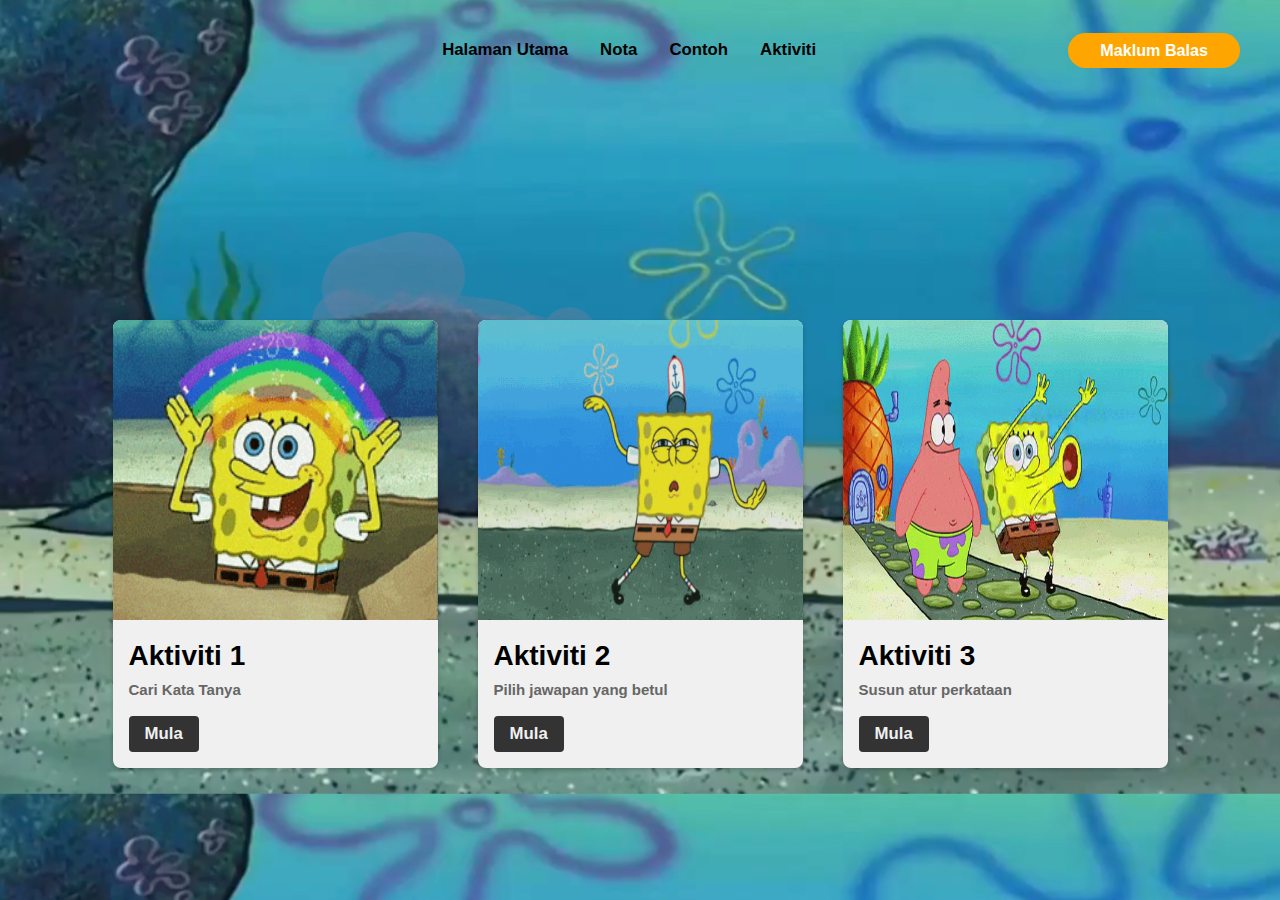
==== activity.html @ 25fa5f42 "Add files via upload" ====
<!DOCTYPE html>
<html lang="en">

<head>
    <meta charset="UTF-8">
    <meta http-equiv="X-UA-Compatible" content="IE=edge">
    <meta name="viewport" content="width=device-width,intial-scale=1.0">
    <title>Aktiviti</title>
    <link rel="stylesheet" href="style.css">
    <link href='https://unpkg.com/boxicons@2.1.4/css/boxicons.min.css' rel='stylesheet'>
    <link rel="stylesheet" href="https://cdnjs.cloudflare.com/ajax/libs/font-awesome/6.6.0/css/all.min.css" 
    integrity="sha512-Kc323vGBEqzTmouAECnVceyQqyqdsSiqLQISBL29aUW4U/M7pSPA/gEUZQqv1cwx4OnYxTxve5UMg5GT6L4JJg=="
    crossorigin="anonymous" referrerpolicy="no-referrer" />
    <link href='https://unpkg.com/boxicons@2.1.4/css/boxicons.min.css' rel='stylesheet'>
    <link rel="icon" href="Shodwe-removebg-preview.png" type="image/png" id="logo">
</head>

<body class="activity_page">
  <audio autoplay loop>
    <source src="Activity_page_music.mp3" type="audio/mp3">
  </audio>
  <header class="header">
    <div class="navbar">
      <a href="index.html" class="logo"><img src="Shodwe-removebg-preview.png" alt=""></a>
        <ul class="links">
        <li><a href="index.html" style="--i:1;" class="active">Halaman Utama</a></li>
        <li><a href="review.html" style="--i:2;">Nota</a></li>
        <li><a href="about.html" style="--i:3;">Contoh</a></li>
        <li><a href="activity.html" style="--i:4;">Aktiviti</a></li>
      </ul>
      <a href="feedback.html" style="--i:5;" class="action_btn">Maklum Balas</a>
      <div class="toggle_btn">
        <i class="fa-solid fa-bars"></i>
      </div>
    </div>

    <div class="dropdown_menu">
      <ul>
        <li><a href="index.html" style="--i:1;" class="active">Halaman Utama</a></li>
        <li><a href="review.html" style="--i:2;">Nota</a></li>
        <li><a href="about.html" style="--i:3;">Contoh</a></li>
        <li><a href="activity.html" style="--i:4;">Aktiviti</a></li>
        <li><a href="feedback.html" style="--i:5;" class="action_btn">Maklum Balas</a></li>
      </ul>
    </div>
 </header>   
  <main>
    <div class="card-container">
      <div class="card">
        <img src="Activtiy_1.gif" alt="">
        <div class="card-content">
          <h3>Aktiviti 1</h3>
          <p>Cari Kata Tanya</p>
          <a href="https://view.genially.com/67225a19bdf8f60ab3eff028/interactive-content-secret-clue-game-level-1" class="btn2">Mula</a>
        </div>
      </div>

      <div class="card">
        <img src="Activity_2.gif" alt="">
        <div class="card-content">
          <h3>Aktiviti 2</h3>
          <p>Pilih jawapan yang betul</p>
          <a href="https://view.genially.com/6724642ae3ccab7ef07332a7/interactive-content-retro-quiz-level-2" class="btn2">Mula</a>
        </div>
      </div>

      <div class="card">
        <img src="Activity_3.gif" alt="">
        <div class="card-content">
          <h3>Aktiviti 3</h3>
          <p>Susun atur perkataan</p>
          <a href="https://view.genially.com/672477eeecf34aba85ff5e42/interactive-content-level-3" class="btn2">Mula</a>
        </div>
      </div>
    </div>
  </main>
  <script>
    const toggleBtn = document.querySelector(".toggle_btn");
    const toggleBtnIcon = document.querySelector(".toggle_btn i");
    const dropDownMenu = document.querySelector(".dropdown_menu");

    toggleBtn.onclick = function () {
      dropDownMenu.classList.toggle("open");
      const isOpen = dropDownMenu.classList.contains("open");

      toggleBtnIcon.className = isOpen
        ? "fa-solid fa-xmark"
        : "fa-solid fa-bars";
    };
  </script>
</body>
</html>
---- style.css ----
*{
    margin: 0;
    padding: 0;
    box-sizing: border-box;
    font-family: 'Montserrat',sans-serif;
}

body{
    background-position: center;
    padding: 0;
    margin: 0;
}

body.home_page{
    background-image: url("background.jpeg");
    background-size: cover;
    background-position: center;
    padding: 0;
    margin: 0;
}

body.feedback_page{
    font-family: 'Outfit';
    background-image: url(bg_background.jpg);
    background-size: cover;
    background-position: center;
    padding: 0;
    margin: 0;
}

body.activity_page{
    background-image: url("Activity_background.png");
    background-size: cover;
    background-position: center;
    padding: 0;
    margin: 0;
}

body.reviewpage{
    background-image: url("review_background.png");
    background-size: cover;
    background-position: center;
    padding: 0;
    margin: 0;
}

.review_page{
    font-family: 'Poppins';
    width: 100%;
    min-height: 100vh;
    display: grid;
    place-items: center;
}

body.about_page {
    background-image: url("about_bg.jpeg");
    background-size: cover;
    background-position: center;
    padding: 0;
    margin: 0;
}

/**dropdown menu**/
li{
    list-style: none;
}

a{
    text-decoration: none;
    color: black;
    font-size: 1.05rem;
    font-weight: bold;
}

a:hover{
    color: #FFC000;
}


/**header css**/

.header{
    position: relative;
    width: 100%;
    padding: 0 2rem ;
    background: transparent;
    display: flex;
    justify-content: space-between;
    align-items: center;
    z-index: 100;
}

.navbar{
    width: 100%;
    height: 100px;
    max-width: 1200px;
    margin: 0 auto;
    display: flex;
    align-items: center;
    justify-content: space-between;
}

.navbar .logo a {
    font-size: 3.5rem;
    font-weight: bold;
    text-align: center;
    width: 100%;
}

.navbar .links{
    display: flex;
    align-items: center;
    gap: 2rem;
    text-align: center;
    justify-content: center;
    width: 100%;
}

.navbar .logo {
    overflow: visible;
    margin: 0;
    display: flex;
    align-items: center;
}

.navbar .toggle_btn{
    color: black;
    font-size: 1.5rem;
    cursor: pointer;
    display: none;
}

.action_btn {
    background-color: #ffa500;
    color: #fff;
    padding: 0.5rem 2rem;
    border: none;
    outline: none;
    border-radius: 20px;
    font-size: 1.01rem;
    font-weight: bold;
    cursor: pointer;
    transition: transform 0.2s ease;
    white-space: nowrap;
}
.action_btn:hover {
    transform: scale(1.05);
    color: #fff;
}
  
.action_btn:active {
    transform: scale(0.95);
}

.dropdown_menu {
    display: none;
    position: absolute;
    right: 2rem;
    top: 60px;
    height: 0;
    width: 300px;
    background: rgba(255, 255, 255, 0.1);
    backdrop-filter: blur(15px);
    border-radius: 10px;
    overflow: hidden;
    transition: height 0.2s cubic-bezier(0.175, 0.885, 0.32, 1.275);
    justify-content: center;
}
  
.dropdown_menu.open {
    height: 240px;
}
  
.dropdown_menu .action-btn {
    width: 100%;
    display: flex;
    justify-content: center;
}
  
section#hero {
    height: calc(100vh - 60px);
    display: flex;
    flex-direction: column;
    align-items: center;
    justify-content: center;
    text-align: center;
    color: #fff;
}
  
#hero h1 {
    font-size: 3rem;
    margin-bottom: 1rem;
}
  
.dropdown_menu li {
    padding: 0.7rem;
    display: flex;
    align-items: center;
    justify-self: center;
}

@media (max-width: 992px) {
    .row .imgWrapper img{
        display: none;
    }
    .navbar .links,
    .navbar .action_btn {
      display: none;
    }
  
    .navbar .toggle_btn {
      display: block;
    }
  
    .dropdown_menu {
      display: block;
    }

    .contact-inputs{
        width: 80vw;
    }
    .contact-right{
        display: none;
    }

    .rhombus,.rhombus2{
        display: none;
    }
    #slider{
        max-width: 100%;
        height: auto;
    }
}
@media (max-width: 768px) {
    .dropdown_menu {
      left: 2rem;
      width: 100%;
    }
    .row{
        width: 90%;
    }

    .row .contentWrapper h2{
        font-size: 30px;
        padding-bottom: 20px;
    }
    
    .row .contentWrapper p{
        line-height: 24px;
    }

    .w-row {
        margin-left: 0;
        margin-right: 0;
    }
    .w-col {
        width: 100%;
        left: auto;
        right: auto;
    }
    .main-heading-wrap{
        text-align: center;
    }
}
@media (max-width: 576px) {
    .dropdown_menu {
      left: 2rem;
      width: 100%;
    }

    .row .imgWrapper img{
        display: none;
    }
    .row .contentWrapper span.textWrapper{
        font-size: 18px;
    }
    .row .contentWrapper h2{
        font-size: 25px;
    }
    
    .row .contentWrapper p{
        font-size: 15px;
        line-height: 22px;
    }
    .row .contentWrapper a{
        font-size: 15px;
        padding: 10px 20px;
    }
    .w-col {
        width: 100%;
    }
}

.logo {
    color: #222;
    opacity: 0;
    animation: slideRight 1s ease forwards;
}

.logo img{
    display: inline-block;
    width: 150px; /* Set the width of the logo */
    height: 150px; /* Set the height of the logo */
    background-size: contain;
    background-repeat: no-repeat;
    background-position: center;
}


.social-media{
    display: flex;
    justify-content: space-between;
    width: 150px;
    height: 40px;
}

.social-media a {
    display: inline-flex;
    justify-content: center;
    align-items: center;
    width: 40px;
    height: 40px;
    background: transparent;
    border: 2px solid transparent;
    text-decoration: none;
    transform: rotate(45deg);
    transition: .5s;
    opacity: 0;
    animation: slideSci .5s ease forwards;
    animation-delay: calc(.2s * var(--i));
}

.social-media a:hover{
    border-color: #FFC000;
}

.social-media a i {
    font-size: 24px;
    color: #FFC000;
    transform: rotate(-45deg);
}

  
.home{
    position: relative;
    width: 100%;
    height: 100vh;
    display: flex;
    justify-content: space-between;
    align-items: center;
    padding: 50px 8% 0;
    overflow: hidden;
}

.home-content{
    max-width: 630px;
}

.home-content h1{
    font-size: 40px;
    line-height: 1.2;
    opacity: 0;
    animation: slideBottom 1s ease forwards;
    animation-delay: 1s;
    font-weight: bold;
    color: #1743e3;
}

.home-content h3{
    font-size: 50px;
    color: #7fcdff;
    opacity: 0;
    animation: slideRight 1s ease forwards;
    animation-delay: 1.3s;
    font-family: "Marker Felt", sans-serif;
    font-weight: bold;
}

.home-content p{
    font-size: 20px;
    margin: 15px 0 30px;
    opacity: 0;
    animation: slideLeft 1s ease forwards;
    animation-delay: 1.5s;
    color: #eaeaea;
}

.btn1 {
    display: inline-block;
    padding: 10px 28px;
    background: #1743e3;
    border: 2px solid #1743e3;
    border-radius: 6px;
    box-shadow: 0 0 10px rgba(0, 0, 0,.1);
    font-size: 16px;
    color: #eaeaea;
    letter-spacing: 1px;
    text-decoration: none;
    font-weight: 600;
    transition: .5s;
} 

.btn1:hover{
    background: transparent;
    color: #1743e3;
}

.home-img{
    position: relative;
    right: -7%;
    width: 450px;
    height: 450px;
    transform: rotate(45deg);
}

.home-img .rhombus{
    position: absolute;
    width: 100%;
    height: 100%;
    background: #eaeaea;
    border: 25px  solid #FFFDD0;
    box-shadow: -15px 15px 15px rgba(0, 0, 0,.2);
}

.home-img .rhombus img{
    position: absolute;
    right: -60px;
    max-width: 500px;   
    transform: rotate(-45deg);
}

.home .rhombus2{
    position: absolute;
    top: -25%;
    right: -25%;
    width: 800px;
    height: 800px;
    background: #1743e3;
    transform: rotate(45deg);
    z-index: -1;
}

/*KEYFRAMES ANIMATION*/
@keyframes slideRight{
    0%{
        transform: translateX(-100px);
        opacity: 0;
    }
    100%{
        transform: translateX(0);
        opacity: 1;
    }
}

@keyframes slideLeft{
    0%{
        transform: translateX(100px);
        opacity: 0;
    }
    100%{
        transform: translateX(0);
        opacity: 1;
    }
}

@keyframes slideTop {
    0%{
        transform: translateY(100px);
        opacity: 0;
    }
    100%{
        transform: translateY(0);
        opacity: 1;
    }
}

@keyframes slideSci {
    0%{
        transform: translateX(100px) rotate(45deg);
        opacity: 0;
    }
    100%{
        transform: translateX(0) rotate(45deg);
        opacity: 1;
    }
}

@keyframes slideBottom {
    0%{
        transform: translateY(-100px);
        opacity: 0;
    }
    100%{
        transform: translateY(0);
        opacity: 1;
    }
}

/**activity_page**/

.card-container{
    display: flex;
    justify-content: center;
    flex-wrap: wrap;
    margin-top: 100px;
}

.card{
    width: 325px;
    background-color: #f0f0f0;
    border-radius: 8px;
    overflow: hidden;
    box-shadow: 0px 2px 4px rgba(0,0,0,0.2);
    margin: 20px;
}

.card img{
    width: 100%;
    height: 300px;
}

.card-content{
    padding: 16px;
    font-weight: bold;
}

.card-content h3{
    font-size: 28px;
    margin-bottom: 8px;
}

.card-content p{
    color: #666;
    font-size: 15px;
    line-height: 1.3;
}

.card-content .btn2{
    display: inline-block;
    padding: 8px 16px;
    background-color: #333;
    text-decoration: none;
    border-radius: 4px;
    margin-top: 16px;
    color: #f0f0f0;
}

main {
    padding-top: 100px; /* Adjust this value if needed */
}

/**feedback form**/
.contact_container{
    height: 100vh;
    display: flex;
    align-items: center;
    justify-content: space-evenly;  
}

.contact-left{
    display: flex;
    flex-direction: column;
    align-items: start;
    gap: 20px;
}

.contact-left-title h2{
    font-weight: 600;
    color: #a363aa;
    font-size: 40px;
    margin-bottom: 5px;
}

.contact-left-title hr{
    border: none;
    width: 120px;
    height: 5px;
    background-color: #a363aa;
    border-radius: 10px;
    margin-bottom: 20px;
}

.contact-inputs{
    width: 400px;
    height: 50px;
    border: none;
    outline: none;
    padding-left: 25px;
    font-weight: 500;
    color: #666;
    border-radius: 50px;
}

.contact-left textarea{
    height: 140px;
    padding-top: 15px;
    border-radius: 20px;
}

.contact-inputs:focus{
    border:2px solid #ff994f;
}

.contact-inputs::placeholder{
    color: #a9a9a9;
}

.contact-left button{
    display: flex;
    align-items: center;
    padding: 15px 30px;
    font-size: 16px;
    color: #fff;
    gap: 10px;
    border: none;
    border-radius: 50px;
    background: linear-gradient(270deg,#ff994f,#fa6d86);
    cursor: pointer;
}

.contact-left button img{
    height: 15px;
}

.contact-right img{
    width: 800px;
}


/**review_page**/
.row{
    width: 80%;
    max-width: 1170px;
    display: grid;
    grid-template-columns: repeat(2, 1fr);
    grid-gap: 50px;
    overflow-x: hidden;
    padding: 8rem 0;
}

.row .imgWrapper{
    overflow: hidden;
}

.row .imgWrapper img{
    width: 100%;
    height: 100%;
    object-fit: cover;
    transition: 0.3s;
    border-radius: 8px;
}

.row .imgWrapper:hover img{
    transform: scale(1.25);
}
.textWrapper{
    font-weight: bold;
    font-style: italic;
}

.row .contentWrapper{
    width: 100%;
    display: flex;
    justify-content: center;
    align-items: center;
    padding-left: 30px;
}

.row .contentWrapper span.textWrapper{
    display: block;
    font-size: 35px;
    text-transform: capitalize;
    display: flex;
    justify-content: flex-start;
    align-items: center;
    gap: 15px;
    margin-bottom: 20px;
}

.row .contentWrapper span.textWrapper span{
    display: inline-block;
    background: #383f47;
    width: 70px;
    height: 5px;
}

.row .contentWrapper h2{
    font-size: 40px;
    font-weight: 700;
    color: #ffa500;
    padding-bottom: 20px;
}

.row .contentWrapper p{
    font-size: 25px;
    line-height: 25px;
    padding-bottom: 25px;
    color: #F9E9CD;
    font-weight: bold;
}

.row .contentWrapper a{
    display: inline-block;
    text-decoration: none;
    text-transform: uppercase;
    background: #ffa500;
    color: #fff;
    padding: 15px 40px;
    letter-spacing: 1px;
    user-select: none;
    border-radius: 8px;
}

.main-heading-wrap{
    margin-bottom: 60px;
}

.heading-2 {
    color: #eaeaea;
    text-align: center;
    text-transform: uppercase;
    margin-top: 60px;
    font-family: Alice, sans-serif;
    font-size: 60px;
}

h1 {
    margin-top: 20px;
    margin-bottom: 15px;
    font-size: 44px;
    font-weight: 400;
    line-height: 62px;
}

.div-block1 {
    width: 170px;
    height: 38px;
    border: 2px solid var(--black);
    background-color: #c5e2ff;
    flex-direction: column;
    justify-content: center;
    align-items: center;
    display: flex;
}

.text-block1 {
    text-align: center;
}

.w-col {
    float: left;
    width: 100%;
    min-height: 1px;
    padding-left: 10px;
    padding-right: 10px;
    position: relative;
    font-weight: bold;
}

.w-col .w-col {
    padding-left: 0;
    padding-right: 0;
}

.w-col-3 {
    width: 25%;
}

.w-col-4 {
    width: 33.3%;
}

.column-5, .column-6, .column-7, .column-8, .column-9, .column-10, .column-11 {
    height: 100px;
    flex-direction: column;
    justify-content: center;
    align-items: center;
    display: flex;
}

:root{
    --black:black;
}

.w-row:before, .w-row:after {
    content: " ";
    grid-area: 1 / 1 / 2 / 2;
    display: table;
}

.w-row:after {
    clear: both;
}

/**about_page**/

.wrapper1 {
    background-color: #def3f6;
    color: #6b4423;
    min-height: auto;
    max-width: 1280px;
    margin: auto auto;
    border-radius: 0.5em;
    font-size: 20px;
    padding: 1em 1em 1em;
    text-align: left;
}
  
.wrapper1 h2,
.wrapper4 h1 {
    color: #00008B;
    text-align: center;
    font-weight: bold;
}
  
.wrapper1 video {
    max-width: 100%;
    height: auto;
}

.text-block1,
.content1 p{
    font-family: serif;
}

.main-heading-wrap h1{
    font-family: fantasy;
}
  
.wrapper2 {
    background-color: #1da2d8;
    color: #6b4423;
    min-height: auto;
    max-width: 1280px;
    margin: auto auto;
    border-radius: 0.5em;
    font-size: 20px;
    padding: 1em 1em 1em;
    text-align: center;
}
  
.wrapper3 {
    background-color: #76b6c4;
    color: #6b4423;
    min-height: auto;
    max-width: 1280px;
    margin: auto auto;
    border-radius: 0.5em;
    font-size: 20px;
    padding: 1em 1em 1em;
    text-align: center;
}

.wrapper4 img {
    background-color: transparent;
    width: 50px;
    height: 50px;
    margin: 1em 1em 0 0;
    border-radius: 5em;
}

.wrapper4{
    background-color: #7fcdff;
    color: #6b4423;
    min-height: auto;
    max-width: 1280px;
    margin: auto auto;
    border-radius: 0.5em;
    font-size: 20px;
    padding: 1em 1em 1em;
    text-align: center;
}

#slider {
    margin: 0 auto;
    width: 1600px;
    max-width: 100%;
    text-align: center;
}

#slides .slide-content img {
    width: 100%; /* Make the image fill the width of the container */
    height: auto; /* Maintain the image's aspect ratio */
}

#slider input[type=radio] {
    display: none;
}
#slider label {
    cursor:pointer;
    text-decoration: none;
}
#slides {
    padding: 10px;
    border: 3px solid #ccc;
    background: #fff;
    position: relative;
    z-index: 1;
}
#overflow {
    width: 100%;
    overflow: hidden;
}
#slide1:checked ~ #slides .inner {
    margin-left: 0;
}
#slide2:checked ~ #slides .inner {
    margin-left: -100%;
}
#slide3:checked ~ #slides .inner {
    margin-left: -200%;
}
#slide4:checked ~ #slides .inner {
    margin-left: -300%;
}
#slides .inner {
    transition: margin-left 800ms cubic-bezier(0.770, 0.000, 0.175, 1.000);
    width: 400%;
    line-height: 0;
    height: 100%;
}
#slides .slide {
    width: 25%;
    float:left;
    display: flex;
    height: auto;
    color: #fff;
}

#controls {
    margin: -180px 0 0 0;
    width: 100%;
    height: 50px;
    z-index: 3;
    position: relative;
}

#controls label {
    transition: opacity 0.2s ease-out;
    display: none;
    width: 50px;
    height: 50px;
    opacity: .4;
}

#controls label:hover {
    opacity: 1;
}

#slide1:checked ~ #controls label:nth-child(2),
#slide2:checked ~ #controls label:nth-child(3),
#slide3:checked ~ #controls label:nth-child(4),
#slide4:checked ~ #controls label:nth-child(1){
    background: url(next_arrow.png) no-repeat;
    float:right;
    margin: 0 -50px 0 0;
    display: block;
}

#slide1:checked ~ #controls label:nth-last-child(1),
#slide2:checked ~ #controls label:nth-last-child(4),
#slide3:checked ~ #controls label:nth-last-child(3),
#slide4:checked ~ #controls label:nth-last-child(2){
    background: url(back_arrow.png) no-repeat;
    float:left;
    margin: 0 0 0 -50px;
    display: block;
}

#bullets {
    margin: 150px 0 0;
    text-align: center;
}

#bullets label {
    display: inline-block;
    width: 10px;
    height: 10px;
    border-radius:100%;
    background: #ccc;
    margin: 0 10px;
}
#slide1:checked ~ #bullets label:nth-child(1),
#slide2:checked ~ #bullets label:nth-child(2),
#slide3:checked ~ #bullets label:nth-child(3),
#slide4:checked ~ #bullets label:nth-child(4){
    background: #444;
}
@media screen and (max-width: 900px) {
    #slide1:checked ~ #controls label:nth-child(2),
    #slide2:checked ~ #controls label:nth-child(3),
    #slide3:checked ~ #controls label:nth-child(4),
    #slide4:checked ~ #controls label:nth-child(1),
    #slide1:checked ~ #controls label:nth-last-child(2),
    #slide2:checked ~ #controls label:nth-last-child(3),
    #slide3:checked ~ #controls label:nth-last-child(4),
    #slide4:checked ~ #controls label:nth-last-child(1){
       margin: 0;
    }
    #slides {
       max-width: calc(100% - 140px);
       margin: 0 auto;
    }
}

.container1 {
	padding: 2rem;
}

.slider-wrapper {
	position: relative;
	max-width: 100%;
    height: auto;
	margin: 0 auto;
}

.slider1 {
	display: flex;
	aspect-ratio: 16 / 9;
	overflow-x: auto;
	scroll-snap-type: x mandatory;
	scroll-behavior: smooth;
	box-shadow: 0 1.5rem 3rem -0.75rem hsla(0, 0%, 0%, 0.25);
	border-radius: 0.5rem;
	-ms-overflow-style: none; /* Hide scrollbar IE and Edge */
	scrollbar-width: none; /* Hide scrollbar Firefox */
}

/* Hide scrollbar for Chrome, Safari and Opera */
.slider1::-webkit-scrollbar {
	display: none;
}

.slider1 img {
	flex: 1 0 100%;
	scroll-snap-align: start;
	object-fit: cover;
}

.slider-nav {
	display: flex;
	column-gap: 1rem;
	position: absolute;
	bottom: 1.25rem;
	left: 50%;
	transform: translateX(-50%);
	z-index: 1;
}

.slider-nav a {
	width: 0.5rem;
	height: 0.5rem;
	border-radius: 50%;
	background-color: #fff;
	opacity: 0.75;
	transition: opacity ease 250ms;
}

.slider-nav a:hover {
	opacity: 1;
}
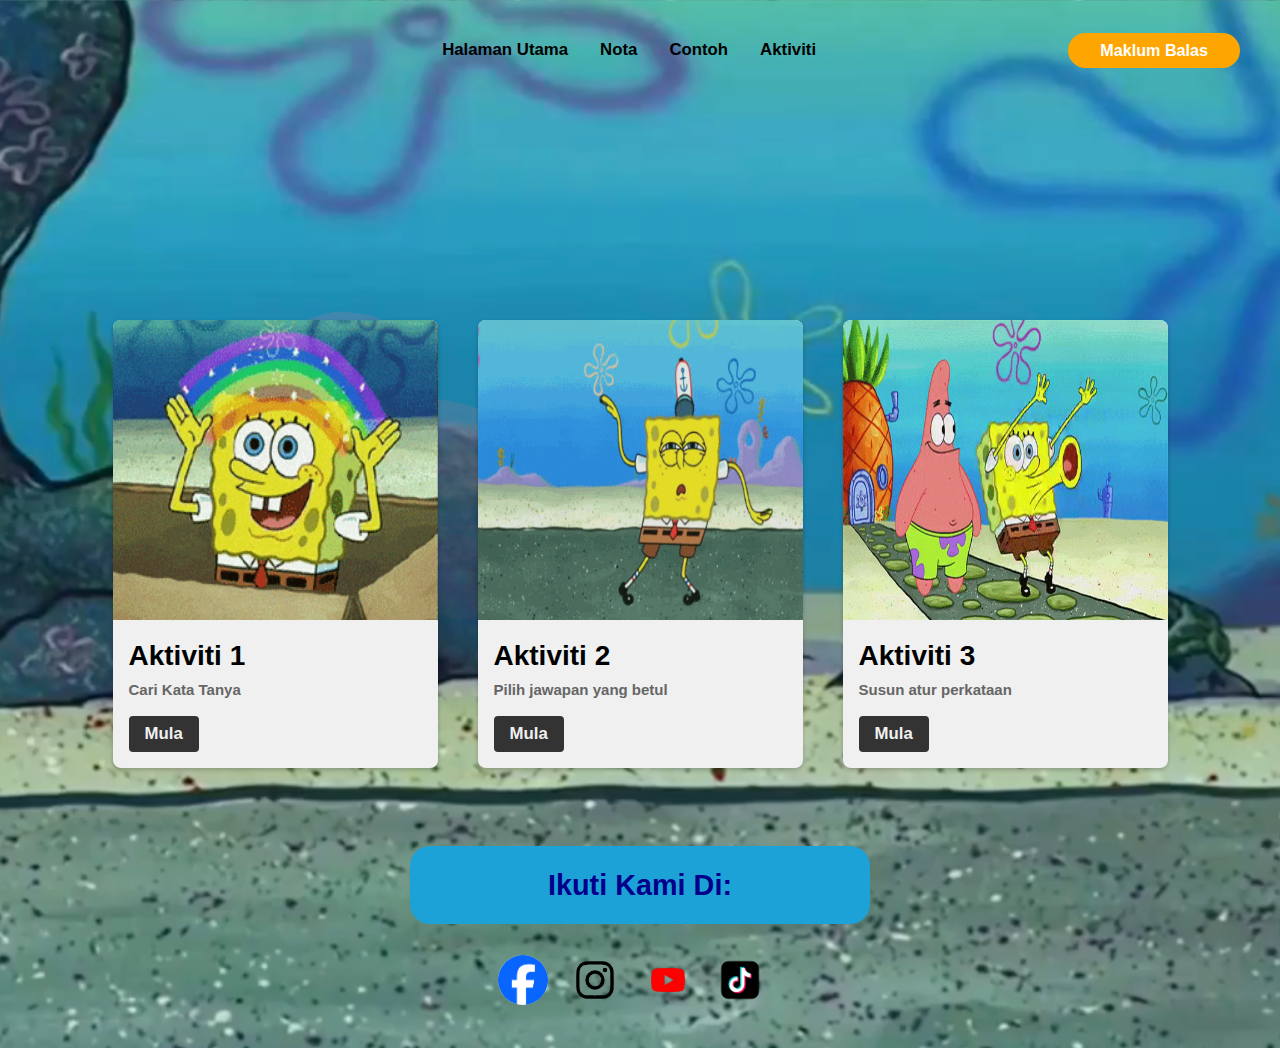
==== commit ec8e07aa: "Add files via upload" ====
--- a/activity.html
+++ b/activity.html
@@ -73,6 +73,17 @@
         </div>
       </div>
     </div>
+      <br>
+        <div class="wrapper4">
+          <h1 class="action_btn1">Ikuti Kami Di:</h1>
+          
+          <a href="https://www.facebook.com/profile.php?id=61567874292836&mibextid=ZbWKwL"><img src="facebook.png" alt="facebook"></a>
+          <a href="https://www.instagram.com/heytomatomato/profilecard/?igsh=MWg4bmYzZXJvYXN2dw=="><img src="bxl-instagram.svg" alt="instagram"></a>
+          <a href="https://youtube.com/@bijaktanya?feature=shared"><img src="youtube-removebg-preview.png" alt="youtube"></a>
+          <a href="https://www.tiktok.com/@bijak.tanya?_t=8r7z7wNTLHM&_r=1"><img src="tiktok.png" alt="twitter"></a>
+        </div>
+      </div>
+      <br>
   </main>
   <script>
     const toggleBtn = document.querySelector(".toggle_btn");
--- a/style.css
+++ b/style.css
@@ -143,6 +143,8 @@
     transition: transform 0.2s ease;
     white-space: nowrap;
 }
+
+
 .action_btn:hover {
     transform: scale(1.05);
     color: #fff;
@@ -858,12 +860,25 @@
     margin: 1em 1em 0 0;
     border-radius: 5em;
 }
+.action_btn1 {
+    background-color: #1da2d8;
+    color: #fff;
+    padding: 0.5rem 2rem;
+    border: none;
+    outline: none;
+    border-radius: 20px;
+    font-size: 1.8rem;
+    font-weight: bold;
+    cursor: pointer;
+    transition: transform 0.2s ease;
+    white-space: nowrap;
+}
 
 .wrapper4{
-    background-color: #7fcdff;
+    background-color: transparent;
     color: #6b4423;
     min-height: auto;
-    max-width: 1280px;
+    max-width: 500px;
     margin: auto auto;
     border-radius: 0.5em;
     font-size: 20px;
